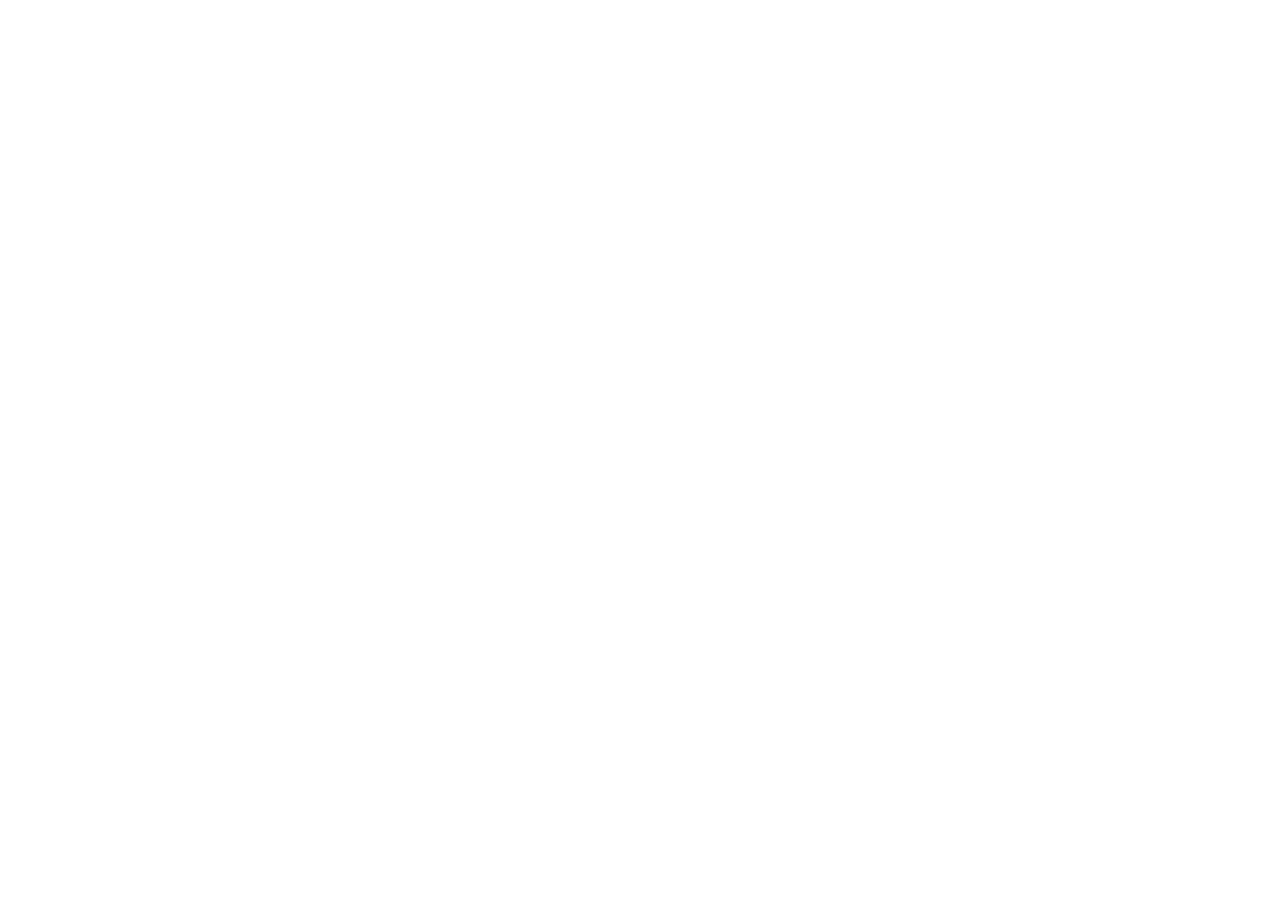
==== Indix.html @ c1b89138 "feat: :wrench: Add necessary config." ====
<!DOCTYPE html>
<html lang="">
<head>
    <meta charset="UTF-8">
    <meta name="viewport" content="width=device-width, initial-scale=1.0">
    <title>Landig Pages ###</title>
    <link rel="stylesheet" href="css/style.css">
</head>
<body>
    
</body>
</html>
---- css/style.css ----
@import url(variable.css);
*{
    padding: 0;
    border: 0;
    margin: 0;
    box-sizing: border-box;
}
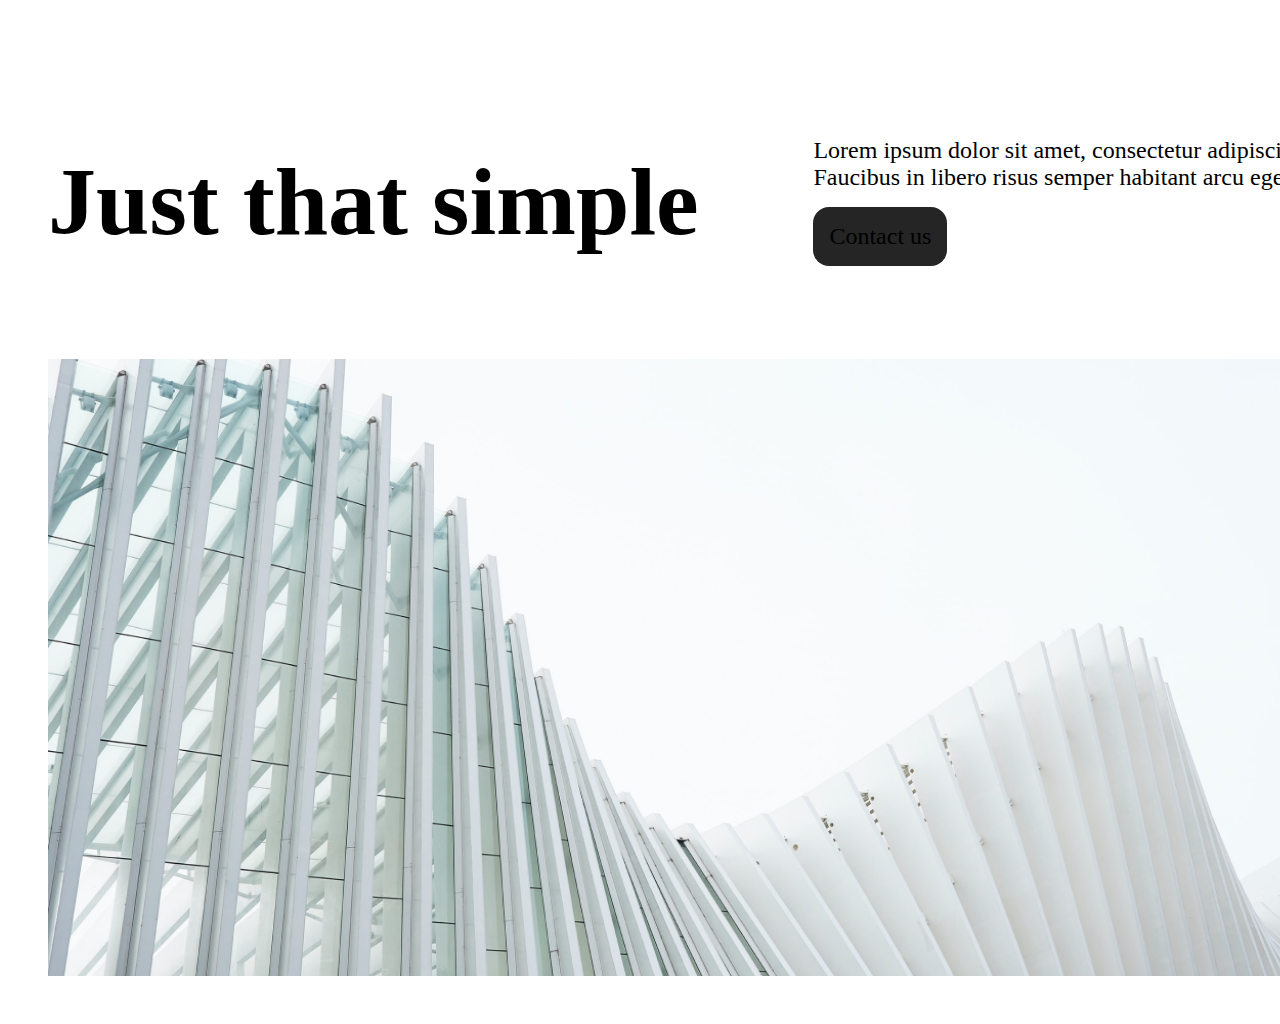
==== commit ec20dd3a: "feat: :zap: Finished, but there's one bug." ====
--- a/Indix.html
+++ b/Indix.html
@@ -1,5 +1,5 @@
 <!DOCTYPE html>
-<html lang="">
+<html lang="en">
 <head>
     <meta charset="UTF-8">
     <meta name="viewport" content="width=device-width, initial-scale=1.0">
@@ -7,6 +7,17 @@
     <link rel="stylesheet" href="css/style.css">
 </head>
 <body>
-    
+    <main>
+        <div class="elem1">
+            <h1>Just that simple</h1>
+        </div>
+        <div class="elem2">
+            <p>Lorem ipsum dolor sit amet, consectetur adipiscing elit. Faucibus in libero risus semper habitant arcu eget.</p>
+            <div class="boton">Contact us</div>
+        </div>
+        <div class="elem3">
+            <img src="Storage/img/hero Image.png" alt="Hero">
+        </div>
+    </main>
 </body>
 </html>--- a/css/style.css
+++ b/css/style.css
@@ -4,4 +4,64 @@
     border: 0;
     margin: 0;
     box-sizing: border-box;
+}
+body{
+    width: 1440px;
+    height: 1024px;
+}
+main{
+    width: 100%;
+    height: 100%;
+    padding: 3rem;
+
+    background: white;
+    display: grid;
+    grid-template-columns: repeat(9,1fr);
+    grid-template-rows: repeat(3,1fr);
+    grid-template-areas: 
+    "titulo titulo titulo titulo titulo texto texto texto texto"
+    "img img img img img img img img img "
+    "img img img img img img img img img "
+    ;
+    gap: 5px;
+}
+main div{
+    display: flex;
+}
+.elem1{
+    /* background: gray; */
+    grid-area: titulo;
+
+    justify-content: flex-start;
+    align-items: center;
+
+    font-size: 3rem;
+}
+/* Hya que desplazar el elemento un par de px hacia arriba */
+.elem2{
+    /* background: gray; */
+    grid-area: texto;
+
+    flex-direction: column;
+    justify-content: center;
+    align-items: flex-start;
+
+    padding: 1rem;
+    font-size: 1.5rem;
+}
+.elem3{
+    /* background: gray; */
+    grid-area: img;
+}
+img{
+    width: 100%;
+    height: 100%;
+}
+
+
+.boton{
+    margin-top: 1rem;
+    padding: 1rem;
+    background: #252525;
+    border-radius: 16px;
 }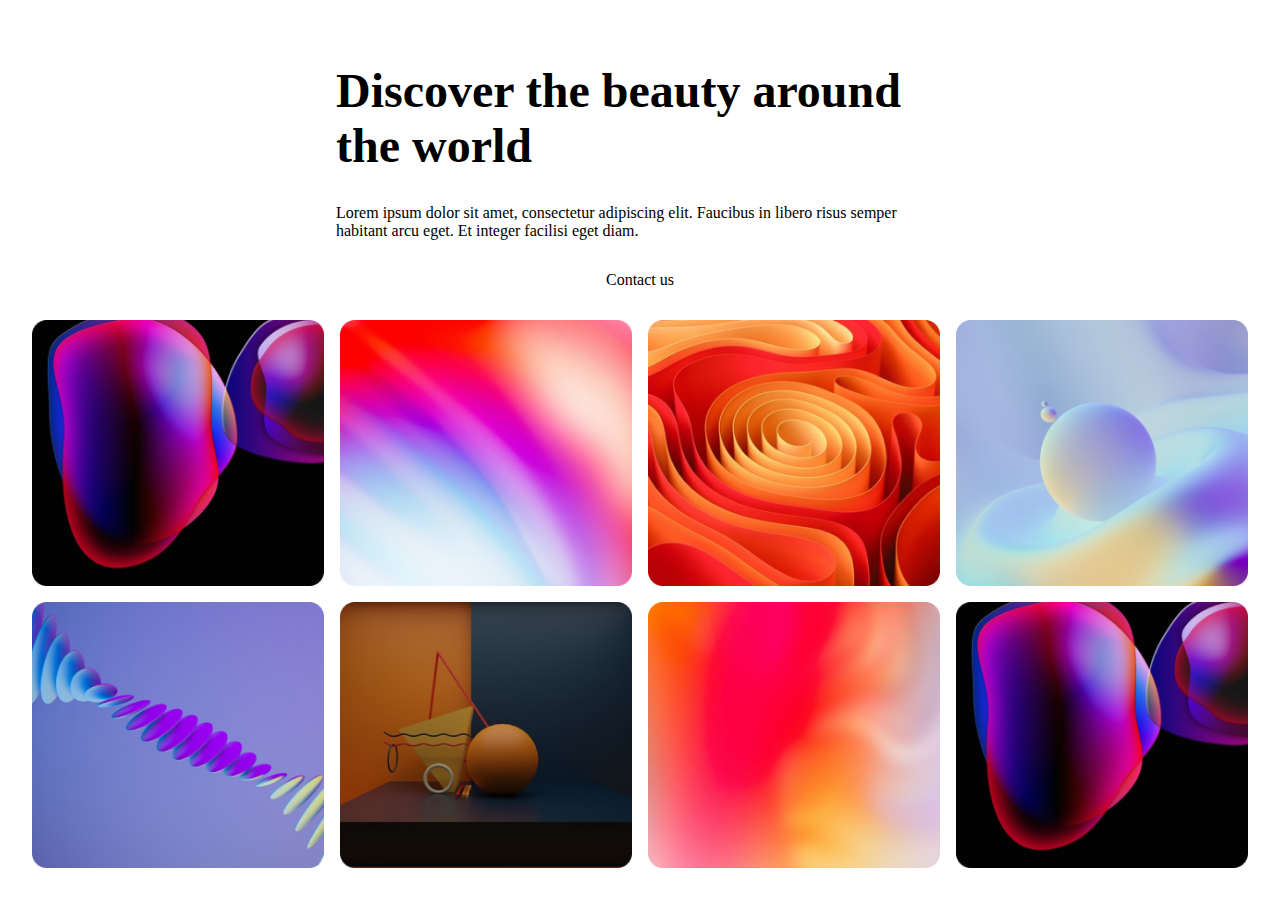
==== commit e65b135a: "feat: :construction: Add gallery and text." ====
--- a/Indix.html
+++ b/Indix.html
@@ -1,5 +1,5 @@
 <!DOCTYPE html>
-<html lang="en">
+<html lang="">
 <head>
     <meta charset="UTF-8">
     <meta name="viewport" content="width=device-width, initial-scale=1.0">
@@ -7,17 +7,20 @@
     <link rel="stylesheet" href="css/style.css">
 </head>
 <body>
-    <main>
-        <div class="elem1">
-            <h1>Just that simple</h1>
-        </div>
-        <div class="elem2">
-            <p>Lorem ipsum dolor sit amet, consectetur adipiscing elit. Faucibus in libero risus semper habitant arcu eget.</p>
-            <div class="boton">Contact us</div>
-        </div>
-        <div class="elem3">
-            <img src="Storage/img/hero Image.png" alt="Hero">
-        </div>
-    </main>
+    <div class="text">
+        <h1>Discover the beauty around the world</h1>
+        <p>Lorem ipsum dolor sit amet, consectetur adipiscing elit. Faucibus in libero risus semper habitant arcu eget. Et integer facilisi eget diam.</p>
+        <div class="boton">Contact us</div>
+    </div>
+    <div class="galeria">
+        <img src="Storage/img/Rectangle 1.png" alt="">
+        <img src="Storage/img/Rectangle 2.png" alt="">
+        <img src="Storage/img/Rectangle 3.png" alt="">
+        <img src="Storage/img/Rectangle 4.png" alt="">
+        <img src="Storage/img/Rectangle 5.png" alt="">
+        <img src="Storage/img/Rectangle 6.png" alt="">
+        <img src="Storage/img/Rectangle 7.png" alt="">
+        <img src="Storage/img/Rectangle 1.png" alt="">
+    </div>
 </body>
 </html>--- a/css/style.css
+++ b/css/style.css
@@ -6,62 +6,38 @@
     box-sizing: border-box;
 }
 body{
-    width: 1440px;
-    height: 1024px;
+    padding: 2rem;
+    width: 100%;
+    height: 100vh;
+    
+    display: grid;
+    grid-template-rows: 1fr 1fr ;
 }
-main{
+.galeria{
     width: 100%;
     height: 100%;
-    padding: 3rem;
 
-    background: white;
     display: grid;
-    grid-template-columns: repeat(9,1fr);
-    grid-template-rows: repeat(3,1fr);
-    grid-template-areas: 
-    "titulo titulo titulo titulo titulo texto texto texto texto"
-    "img img img img img img img img img "
-    "img img img img img img img img img "
-    ;
-    gap: 5px;
-}
-main div{
-    display: flex;
-}
-.elem1{
-    /* background: gray; */
-    grid-area: titulo;
-
-    justify-content: flex-start;
-    align-items: center;
-
-    font-size: 3rem;
-}
-/* Hya que desplazar el elemento un par de px hacia arriba */
-.elem2{
-    /* background: gray; */
-    grid-area: texto;
-
-    flex-direction: column;
-    justify-content: center;
-    align-items: flex-start;
-
-    padding: 1rem;
-    font-size: 1.5rem;
-}
-.elem3{
-    /* background: gray; */
-    grid-area: img;
+    grid-template-columns: repeat(4, 1fr);
+    grid-template-rows: repeat(2, 1fr);
+    gap: 1rem;
 }
 img{
     width: 100%;
     height: 100%;
 }
+.text{
+    width: 50%;
+    margin: 0 auto;
 
+    display: flex;
+    flex-direction: column;
+    align-content: center;
+    justify-content: space-evenly;
+    align-items: center;
+}
+h1{
+    font-size: 3rem;
+    text-transform: center;
+}
 
-.boton{
-    margin-top: 1rem;
-    padding: 1rem;
-    background: #252525;
-    border-radius: 16px;
-}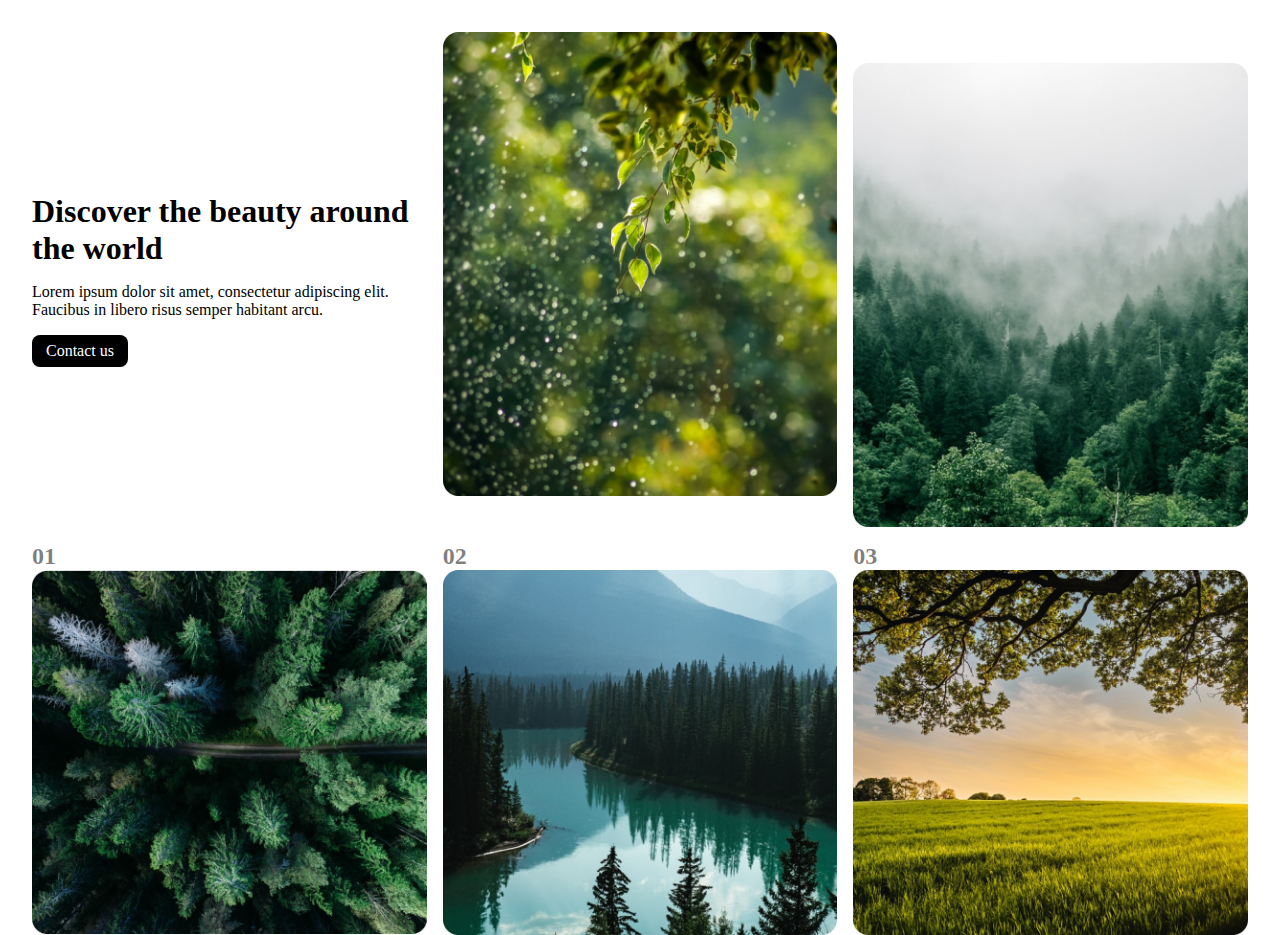
==== commit 21b0df0c: "feat: :sparkles: Finished landing pages." ====
--- a/Indix.html
+++ b/Indix.html
@@ -9,18 +9,28 @@
 <body>
     <div class="text">
         <h1>Discover the beauty around the world</h1>
-        <p>Lorem ipsum dolor sit amet, consectetur adipiscing elit. Faucibus in libero risus semper habitant arcu eget. Et integer facilisi eget diam.</p>
-        <div class="boton">Contact us</div>
+        <p>Lorem ipsum dolor sit amet, consectetur adipiscing elit. Faucibus in libero risus semper habitant arcu.</p>
+        <div class="boton">
+            <p>Contact us</p>
+        </div>
     </div>
-    <div class="galeria">
-        <img src="Storage/img/Rectangle 1.png" alt="">
-        <img src="Storage/img/Rectangle 2.png" alt="">
-        <img src="Storage/img/Rectangle 3.png" alt="">
-        <img src="Storage/img/Rectangle 4.png" alt="">
-        <img src="Storage/img/Rectangle 5.png" alt="">
-        <img src="Storage/img/Rectangle 6.png" alt="">
-        <img src="Storage/img/Rectangle 7.png" alt="">
-        <img src="Storage/img/Rectangle 1.png" alt="">
+    <div class="imgleft">
+        <img src="storage/img/Image left.png" alt="">
+    </div>
+    <div class="imgright">
+        <img src="storage/img/Image right.png" alt="">
+    </div>
+    <div class="imagcentral1">
+        <h2>01</h2>
+        <img src="storage/img/1.png" alt="">
+    </div>
+    <div class="imagcentral2">
+        <h2>02</h2>
+        <img src="storage/img/2.png" alt="">
+    </div>
+    <div class="imagcentral3">
+        <h2>03</h2>
+        <img src="storage/img/3.png" alt="">
     </div>
 </body>
 </html>--- a/css/style.css
+++ b/css/style.css
@@ -6,38 +6,75 @@
     box-sizing: border-box;
 }
 body{
-    padding: 2rem;
     width: 100%;
     height: 100vh;
-    
-    display: grid;
-    grid-template-rows: 1fr 1fr ;
-}
-.galeria{
-    width: 100%;
-    height: 100%;
+    padding: 2em;
 
     display: grid;
-    grid-template-columns: repeat(4, 1fr);
-    grid-template-rows: repeat(2, 1fr);
-    gap: 1rem;
+    grid-template-rows: repeat(5,1fr);
+    grid-template-columns: repeat(3,1fr);
+    grid-template-areas: 
+    "tex imgleft imgright"
+    "tex imgleft imgright"
+    "tex imgleft imgright"
+    "imagcentral1 imagcentral2 imagcentral3"
+    "imagcentral1 imagcentral2 imagcentral3"
+    ;
+    grid-gap: 1em;
+} 
+.text{
+    grid-area: tex;
+
+    display: flex;
+    flex-direction: column;
+    justify-content: center; 
+    gap: 1em;
+}
+.imgleft{
+    grid-area: imgleft;
+
+}
+.imgright{
+    grid-area: imgright;
+    
+    display: flex;
+    align-items: flex-end;
+}
+.imagcentral1{
+    grid-area: imagcentral1;
+
+    display: flex;
+    flex-direction: column;
+}
+.imagcentral2{
+    grid-area: imagcentral2;
+
+    display: flex;
+    flex-direction: column;
+}
+.imagcentral3{
+    grid-area: imagcentral3;
+
+    display: flex;
+    flex-direction: column;
 }
 img{
     width: 100%;
-    height: 100%;
-}
-.text{
-    width: 50%;
-    margin: 0 auto;
+    object-fit: contain;
+} 
+.boton{
+    background: black;
+    color: white;
+
+    width: 6rem;
+    height: 2rem;
 
     display: flex;
-    flex-direction: column;
-    align-content: center;
-    justify-content: space-evenly;
     align-items: center;
+    justify-content: center;
+
+    border-radius: .5em;
 }
-h1{
-    font-size: 3rem;
-    text-transform: center;
+.imagcentral1 h2, .imagcentral2 h2, .imagcentral3 h2{
+    color: #00000080;
 }
-
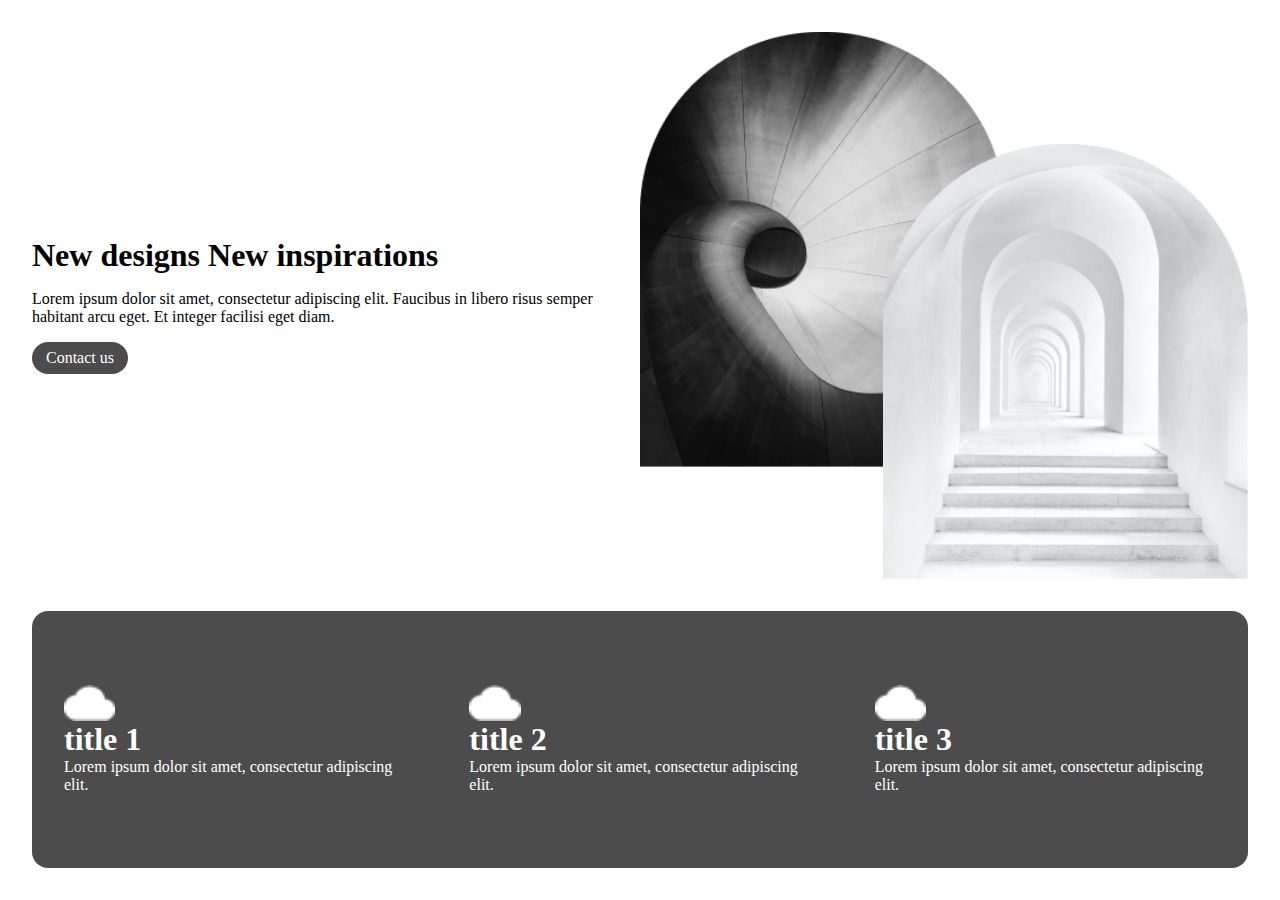
==== commit 034b41a1: "feat: :construction: I'm almost finished." ====
--- a/Indix.html
+++ b/Indix.html
@@ -7,30 +7,35 @@
     <link rel="stylesheet" href="css/style.css">
 </head>
 <body>
-    <div class="text">
-        <h1>Discover the beauty around the world</h1>
-        <p>Lorem ipsum dolor sit amet, consectetur adipiscing elit. Faucibus in libero risus semper habitant arcu.</p>
-        <div class="boton">
-            <p>Contact us</p>
+    <div class="superior">
+        <div class="texto">
+            <h1>New designs New inspirations</h1>
+            <p>Lorem ipsum dolor sit amet, consectetur adipiscing elit. Faucibus in libero risus semper habitant arcu eget. Et integer facilisi eget diam.</p>
+            <div class="boton">
+                <p>Contact us</p>
+            </div>
+        </div>
+        <div class="imagen">
+            <img class="i2" src="storage/img/Rectangle6.png" alt="">
+            <img class="i1" src="storage/img/Rectangle7.png" alt="">
         </div>
     </div>
-    <div class="imgleft">
-        <img src="storage/img/Image left.png" alt="">
-    </div>
-    <div class="imgright">
-        <img src="storage/img/Image right.png" alt="">
-    </div>
-    <div class="imagcentral1">
-        <h2>01</h2>
-        <img src="storage/img/1.png" alt="">
-    </div>
-    <div class="imagcentral2">
-        <h2>02</h2>
-        <img src="storage/img/2.png" alt="">
-    </div>
-    <div class="imagcentral3">
-        <h2>03</h2>
-        <img src="storage/img/3.png" alt="">
+    <div class="inferior">
+        <div class="banner">
+            <img src="storage/img/nube.png" alt="">
+            <h1>title 1</h1>
+            <p>Lorem ipsum dolor sit amet, consectetur adipiscing elit.</p>
+        </div>
+        <div class="banner">
+            <img src="storage/img/nube.png" alt="">
+            <h1>title 2</h1>
+            <p>Lorem ipsum dolor sit amet, consectetur adipiscing elit.</p>
+        </div>
+        <div class="banner">
+            <img src="storage/img/nube.png" alt="">
+            <h1>title 3</h1>
+            <p>Lorem ipsum dolor sit amet, consectetur adipiscing elit.</p>
+        </div>
     </div>
 </body>
 </html>--- a/css/style.css
+++ b/css/style.css
@@ -8,73 +8,80 @@
 body{
     width: 100%;
     height: 100vh;
+
     padding: 2em;
 
     display: grid;
-    grid-template-rows: repeat(5,1fr);
-    grid-template-columns: repeat(3,1fr);
+    grid-template-rows: repeat(3,1fr);
     grid-template-areas: 
-    "tex imgleft imgright"
-    "tex imgleft imgright"
-    "tex imgleft imgright"
-    "imagcentral1 imagcentral2 imagcentral3"
-    "imagcentral1 imagcentral2 imagcentral3"
+    "sup"
+    "sup"
+    "inf"
     ;
-    grid-gap: 1em;
-} 
-.text{
-    grid-area: tex;
+    grid-gap: 2em;
+}
+.superior{
+    grid-area: sup;
+
+    display: grid;
+    grid-template-columns: repeat(2, 1fr);
+}
+.inferior{
+    grid-area: inf;
+
+    display: grid;
+    grid-template-columns: repeat(3, 1fr);
+
+    background: #000000b3;
+    border-radius: 1em;
+}
+.texto{
+    display: flex;
+    flex-direction: column;
+    justify-content: center;
+    gap: 1em;
+}
+.boton{
+    background: #000000b3;
+    color: white;
+
+    width: 6em;
+    height: 2em;
+
+    border-radius: 1em;
 
     display: flex;
-    flex-direction: column;
-    justify-content: center; 
-    gap: 1em;
+    justify-content: center;
+    align-items: center;
 }
-.imgleft{
-    grid-area: imgleft;
+.imagen{
+    position: relative;
+}
+.i1{
+    position: absolute;
+    bottom: 0;
+    right: 0;
+}
+.i2{
+    position: absolute;
+    top: 0;
+    left: 0;
+}
+.imagen img{
+    width: 60%;
 
+    object-fit: contain;
 }
-.imgright{
-    grid-area: imgright;
-    
-    display: flex;
-    align-items: flex-end;
-}
-.imagcentral1{
-    grid-area: imagcentral1;
-
+.banner{
     display: flex;
     flex-direction: column;
-}
-.imagcentral2{
-    grid-area: imagcentral2;
-
-    display: flex;
-    flex-direction: column;
-}
-.imagcentral3{
-    grid-area: imagcentral3;
-
-    display: flex;
-    flex-direction: column;
-}
-img{
-    width: 100%;
-    object-fit: contain;
-} 
-.boton{
-    background: black;
-    color: white;
-
-    width: 6rem;
-    height: 2rem;
-
-    display: flex;
-    align-items: center;
     justify-content: center;
 
-    border-radius: .5em;
+    padding: 2em;
+
+    color: white;
 }
-.imagcentral1 h2, .imagcentral2 h2, .imagcentral3 h2{
-    color: #00000080;
-}
+.banner img{
+    width: 15%;
+    object-fit: contain;
+}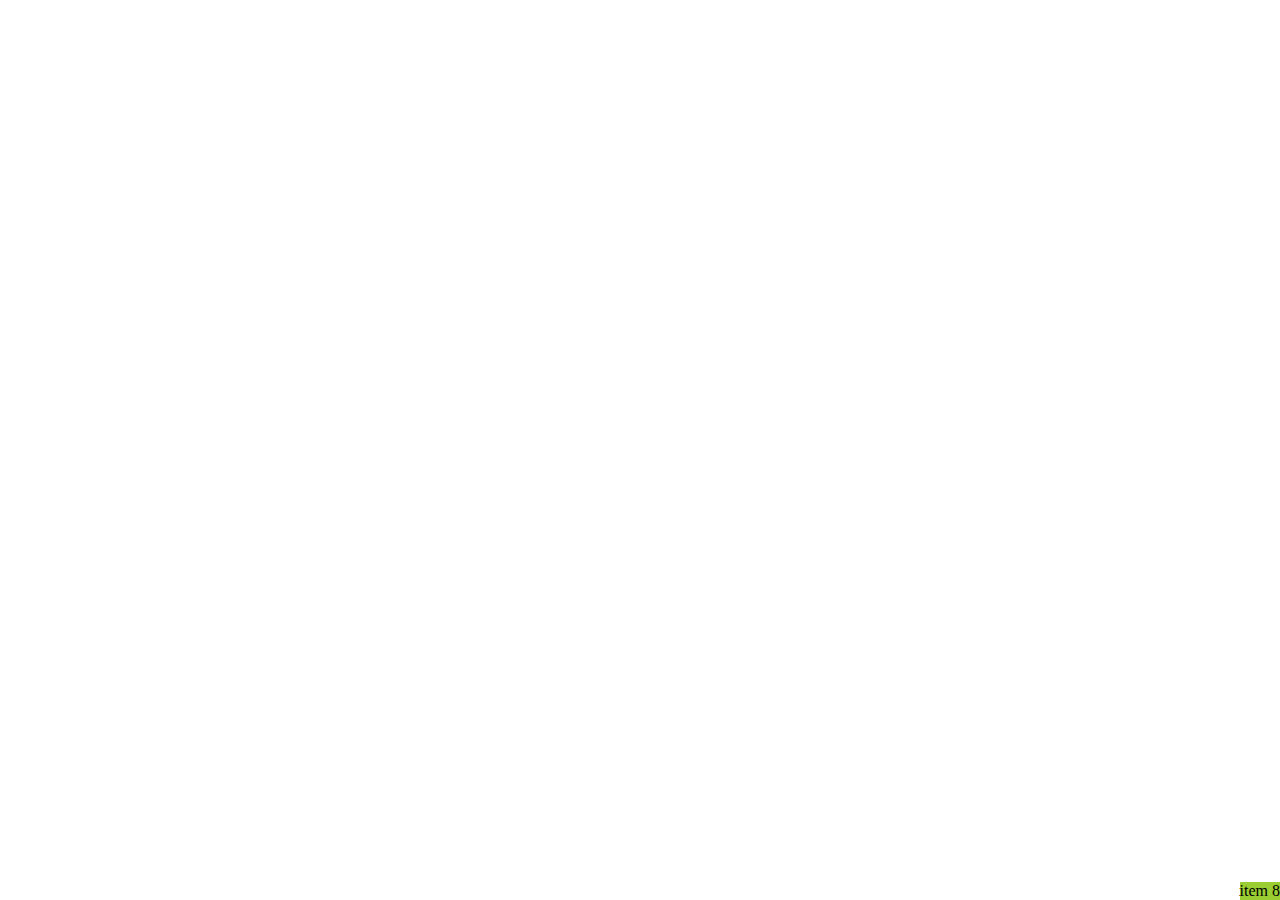
==== commit 4f03cd16: "feat: :bug: bug mega" ====
--- a/Indix.html
+++ b/Indix.html
@@ -3,39 +3,17 @@
 <head>
     <meta charset="UTF-8">
     <meta name="viewport" content="width=device-width, initial-scale=1.0">
-    <title>Landig Pages ###</title>
+    <title>Landig Pages 12</title>
     <link rel="stylesheet" href="css/style.css">
 </head>
 <body>
-    <div class="superior">
-        <div class="texto">
-            <h1>New designs New inspirations</h1>
-            <p>Lorem ipsum dolor sit amet, consectetur adipiscing elit. Faucibus in libero risus semper habitant arcu eget. Et integer facilisi eget diam.</p>
-            <div class="boton">
-                <p>Contact us</p>
-            </div>
-        </div>
-        <div class="imagen">
-            <img class="i2" src="storage/img/Rectangle6.png" alt="">
-            <img class="i1" src="storage/img/Rectangle7.png" alt="">
-        </div>
-    </div>
-    <div class="inferior">
-        <div class="banner">
-            <img src="storage/img/nube.png" alt="">
-            <h1>title 1</h1>
-            <p>Lorem ipsum dolor sit amet, consectetur adipiscing elit.</p>
-        </div>
-        <div class="banner">
-            <img src="storage/img/nube.png" alt="">
-            <h1>title 2</h1>
-            <p>Lorem ipsum dolor sit amet, consectetur adipiscing elit.</p>
-        </div>
-        <div class="banner">
-            <img src="storage/img/nube.png" alt="">
-            <h1>title 3</h1>
-            <p>Lorem ipsum dolor sit amet, consectetur adipiscing elit.</p>
-        </div>
-    </div>
+    <div class="item1">item 1</div>
+    <div class="item2">item 2</div>
+    <div class="item3">item 3</div>
+    <div class="item4">item 4</div>
+    <div class="item5">item 5</div>
+    <div class="item6">item 6</div>
+    <div class="item7">item 7</div>
+    <div class="item8">item 8</div>
 </body>
 </html>--- a/css/style.css
+++ b/css/style.css
@@ -1,87 +1,63 @@
-@import url(variable.css);
+/* @import url(variable.css); */
 *{
     padding: 0;
     border: 0;
     margin: 0;
     box-sizing: border-box;
 }
-body{
+
+body {
     width: 100%;
     height: 100vh;
-
-    padding: 2em;
+    /* padding: 2em; */
 
     display: grid;
-    grid-template-rows: repeat(3,1fr);
-    grid-template-areas: 
-    "sup"
-    "sup"
-    "inf"
-    ;
-    grid-gap: 2em;
+    grid-template-columns: repeat(4, 1fr);
+    grid-template-rows: repeat(4, 1fr);
+    grid-template-areas:
+    "tex img1 img1 img2" 
+    "tex tex img3 img2"
+    "img5 img4 img3 img6"
+    "img5 img4 tex2 tex2";
+    /* grid-gap: 2px; */
 }
-.superior{
-    grid-area: sup;
 
-    display: grid;
-    grid-template-columns: repeat(2, 1fr);
+.item1 {
+    grid-area: tex;
+    background: red;
 }
-.inferior{
-    grid-area: inf;
 
-    display: grid;
-    grid-template-columns: repeat(3, 1fr);
+.item2 {
+    grid-area: img1;
+    background: rebeccapurple;
+}
 
-    background: #000000b3;
-    border-radius: 1em;
+.item3 {
+    grid-area: img2;
+    background: gold;
 }
-.texto{
-    display: flex;
-    flex-direction: column;
-    justify-content: center;
-    gap: 1em;
+
+.item4 {
+    grid-area: img3;
+    background: gray;
 }
-.boton{
-    background: #000000b3;
-    color: white;
 
-    width: 6em;
-    height: 2em;
+.item5 {
+    grid-area: img4;
+    background: green;
+}
 
-    border-radius: 1em;
+.item6 {
+    grid-area: img5;
+    background: gray;
+}
 
-    display: flex;
-    justify-content: center;
-    align-items: center;
+.item7 {
+    grid-area: img6;
+    background: yellow;
 }
-.imagen{
-    position: relative;
-}
-.i1{
-    position: absolute;
-    bottom: 0;
-    right: 0;
-}
-.i2{
-    position: absolute;
-    top: 0;
-    left: 0;
-}
-.imagen img{
-    width: 60%;
 
-    object-fit: contain;
-}
-.banner{
-    display: flex;
-    flex-direction: column;
-    justify-content: center;
-
-    padding: 2em;
-
-    color: white;
-}
-.banner img{
-    width: 15%;
-    object-fit: contain;
+.item8 {
+    grid-area: tex2;
+    background: yellowgreen;
 }